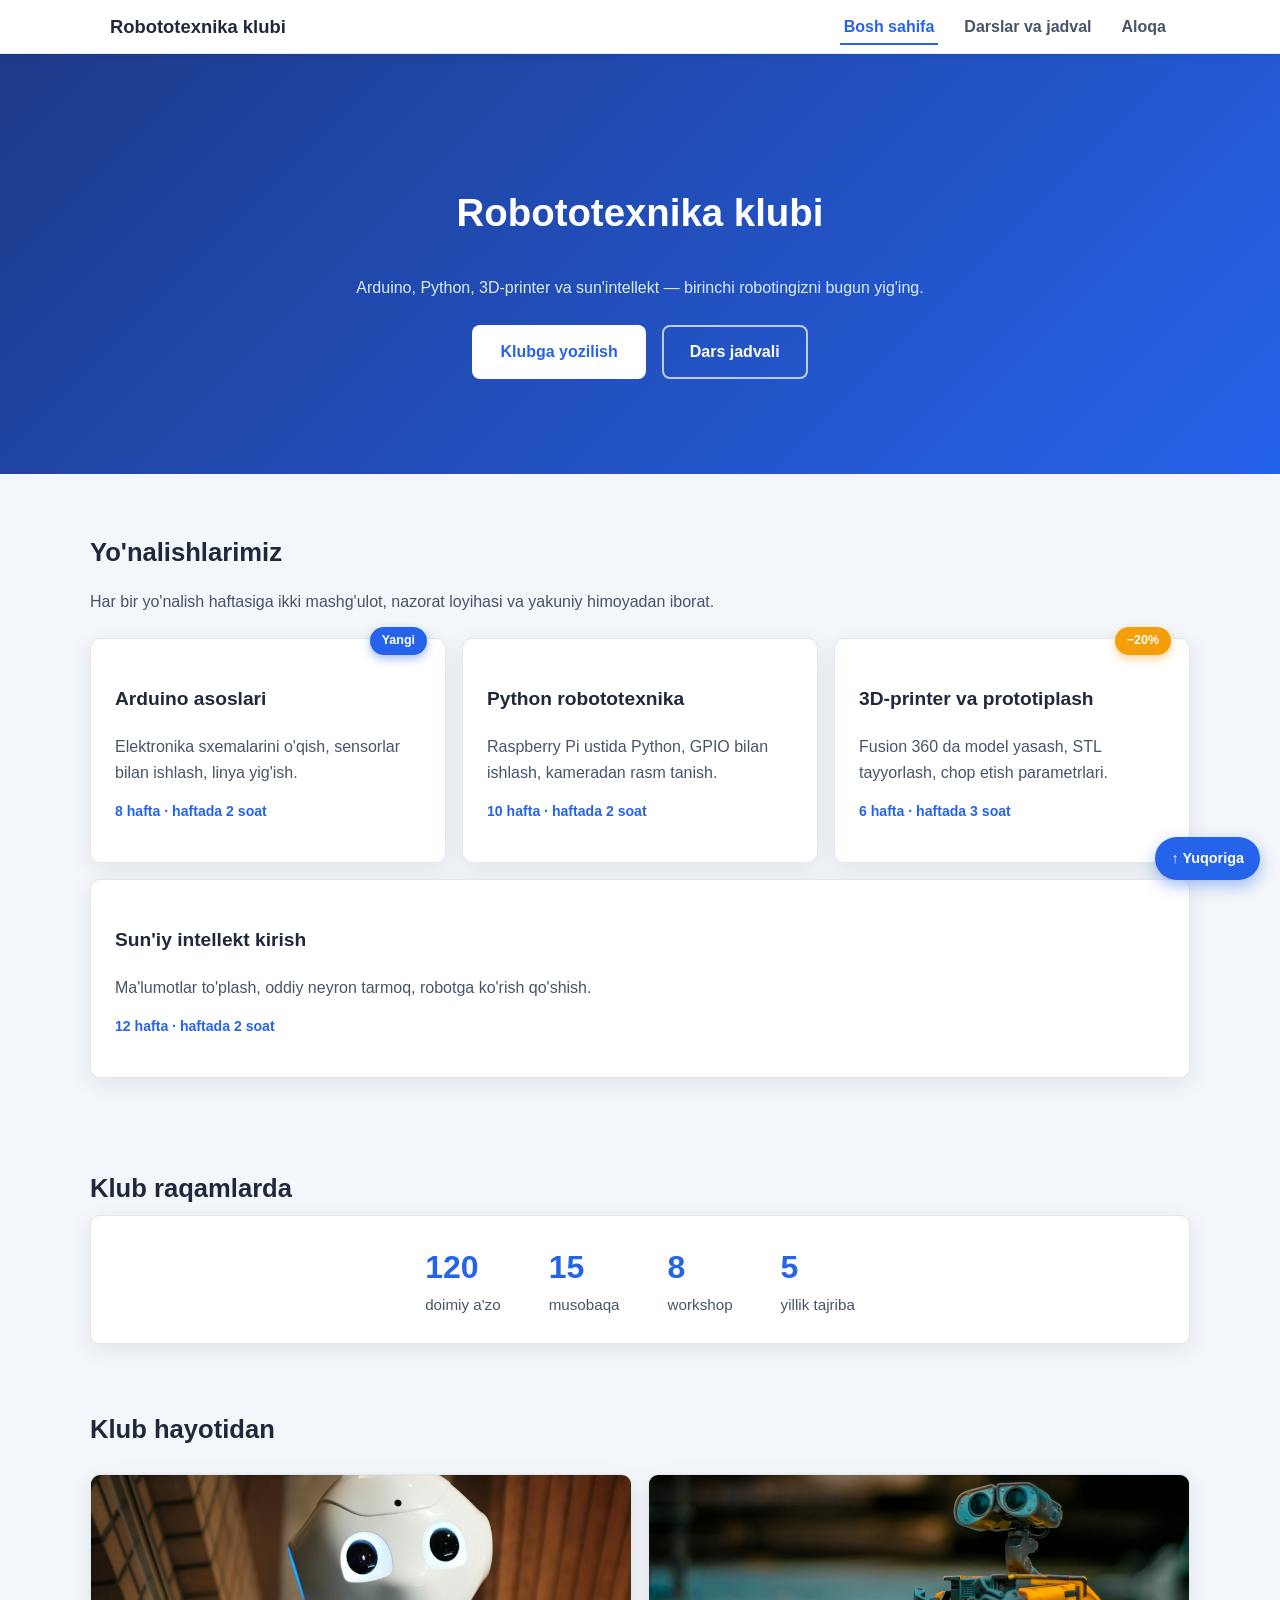
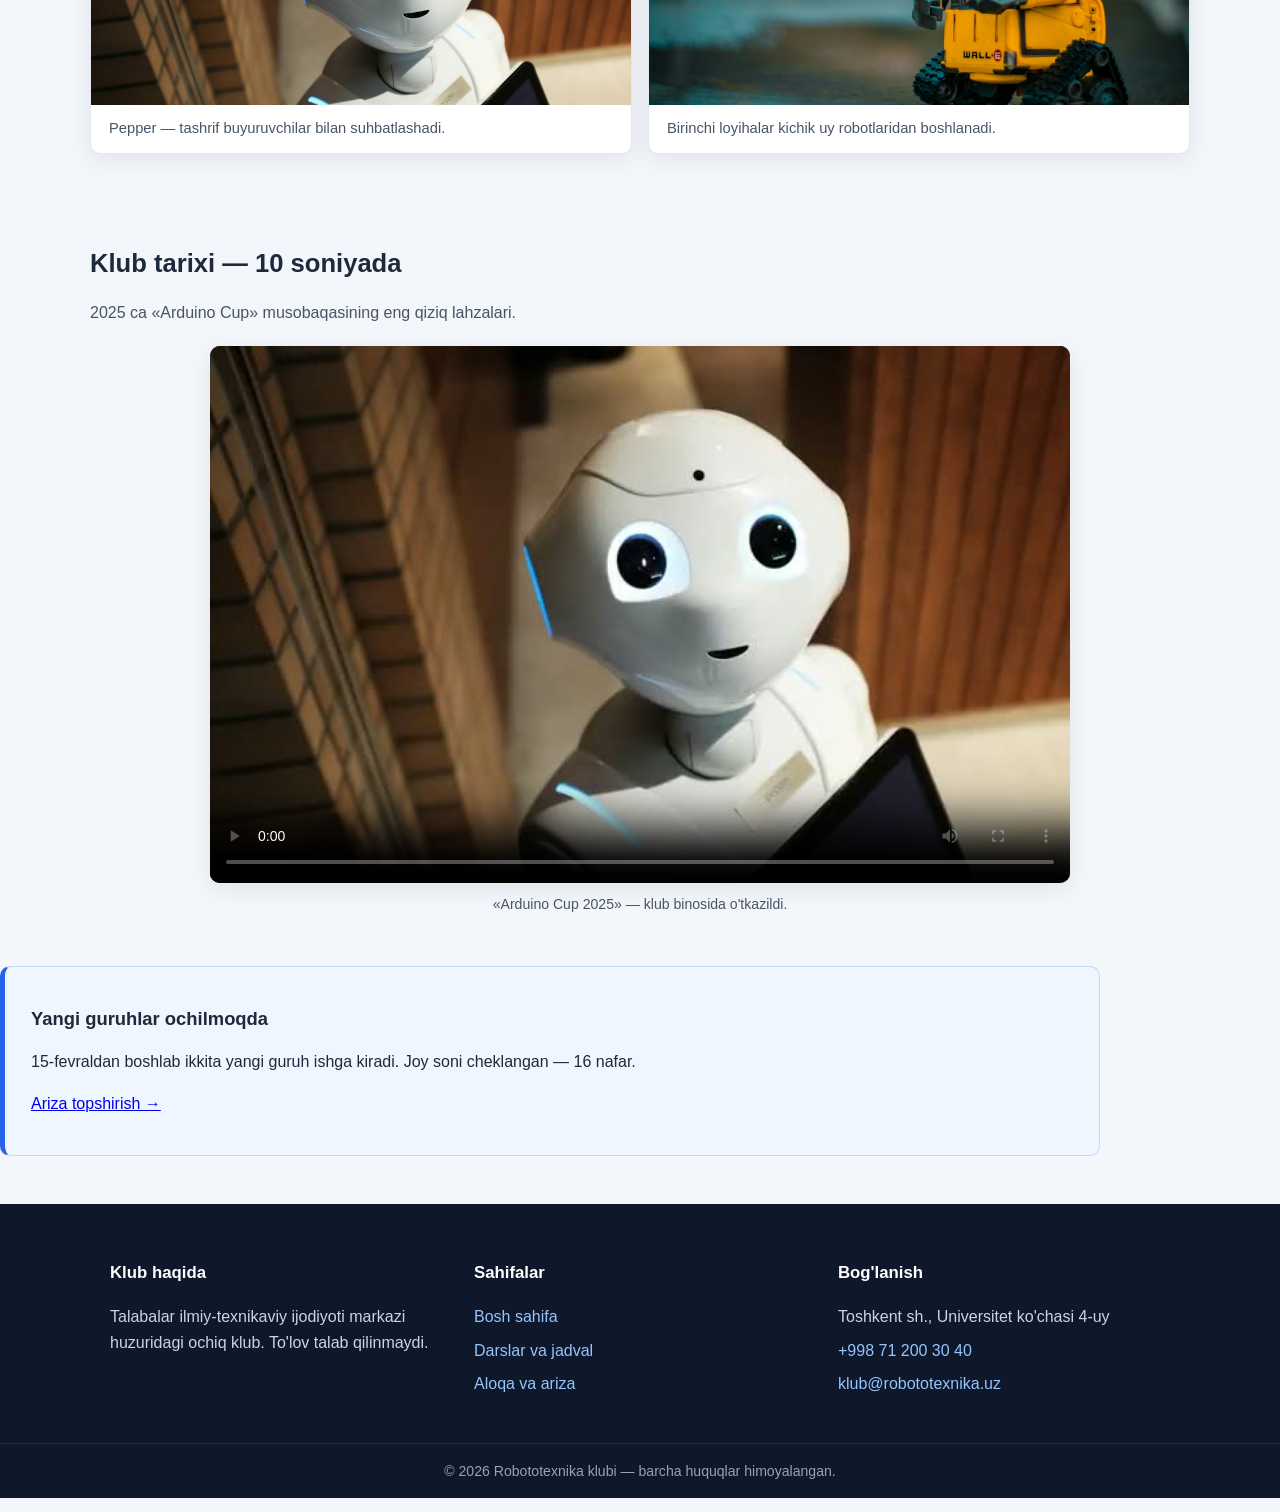
==== 2-amaliyot/index.html @ 87ffa0e6 "2-amaliyot tayyorlandi" ====
<!DOCTYPE html>
<html lang="uz">
<head>
<meta charset="UTF-8">
<meta name="viewport" content="width=device-width, initial-scale=1.0">
<title>Robototexnika klubi — Bosh sahifa</title>
<link rel="stylesheet" href="css/style.css">
</head>
<body id="top">

<header class="site-header">
  <div class="header-inner">
    <a href="index.html" class="logo">Robototexnika klubi</a>
    <nav class="main-nav" aria-label="Asosiy menyu">
      <ul>
        <li><a href="index.html" class="active">Bosh sahifa</a></li>
        <li><a href="batafsil.html">Darslar va jadval</a></li>
        <li><a href="aloqa.html">Aloqa</a></li>
      </ul>
    </nav>
  </div>
</header>

<main>

  <section class="hero">
    <div class="hero-content">
      <h1>Robototexnika klubi</h1>
      <p>Arduino, Python, 3D-printer va sun'intellekt — birinchi robotingizni bugun yig'ing.</p>
      <div class="hero-actions">
        <a href="aloqa.html" class="btn btn-light">Klubga yozilish</a>
        <a href="batafsil.html" class="btn btn-ghost">Dars jadvali</a>
      </div>
    </div>
  </section>

  <section class="section container">
    <h2 class="section-title">Yo'nalishlarimiz</h2>
    <p class="section-lead">Har bir yo'nalish haftasiga ikki mashg'ulot, nazorat loyihasi va yakuniy himoyadan iborat.</p>
    <div class="cards">
      <article class="card"><span class="badge badge-blue">Yangi</span><h3>Arduino asoslari</h3><p>Elektronika sxemalarini o'qish, sensorlar bilan ishlash, linya yig'ish.</p><p class="meta">8 hafta · haftada 2 soat</p></article>
      <article class="card"><h3>Python robototexnika</h3><p>Raspberry Pi ustida Python, GPIO bilan ishlash, kameradan rasm tanish.</p><p class="meta">10 hafta · haftada 2 soat</p></article>
      <article class="card"><span class="badge">−20%</span><h3>3D-printer va prototiplash</h3><p>Fusion 360 da model yasash, STL tayyorlash, chop etish parametrlari.</p><p class="meta">6 hafta · haftada 3 soat</p></article>
      <article class="card"><h3>Sun'iy intellekt kirish</h3><p>Ma'lumotlar to'plash, oddiy neyron tarmoq, robotga ko'rish qo'shish.</p><p class="meta">12 hafta · haftada 2 soat</p></article>
    </div>
  </section>

  <section class="section container">
    <h2 class="section-title">Klub raqamlarda</h2>
    <div class="stats">
      <div class="stat"><div class="stat-num">120</div><div class="stat-label">doimiy a'zo</div></div>
      <div class="stat"><div class="stat-num">15</div><div class="stat-label">musobaqa</div></div>
      <div class="stat"><div class="stat-num">8</div><div class="stat-label">workshop</div></div>
      <div class="stat"><div class="stat-num">5</div><div class="stat-label">yillik tajriba</div></div>
    </div>
  </section>

  <section class="section container">
    <h2 class="section-title">Klub hayotidan</h2>
    <div class="gallery">
      <figure class="gallery-item">
        <img src="rasmlar/robot-pepper.jpg" alt="Pepper sun'intellektli yordamchi robot turibdi">
        <figcaption>Pepper — tashrif buyuruvchilar bilan suhbatlashadi.</figcaption>
      </figure>
      <figure class="gallery-item">
        <img src="rasmlar/robot-walle.jpg" alt="WALL-E ko'rinishidagi mini uy roboti">
        <figcaption>Birinchi loyihalar kichik uy robotlaridan boshlanadi.</figcaption>
      </figure>
    </div>
  </section>

  <section class="section container">
    <h2 class="section-title">Klub tarixi — 10 soniyada</h2>
    <p class="section-lead">2025 ca «Arduino Cup» musobaqasining eng qiziq lahzalari.</p>
    <div class="video-box">
      <video controls poster="rasmlar/klub-tarixi-poster.jpg">
        <source src="rasmlar/klub-tarixi.mp4" type="video/mp4">
        Brauzer video qo'llab-quvvatlamaydi. <a href="rasmlar/klub-tarixi.mp4">Yuklab olish</a>.
      </video>
      <p class="video-note">«Arduino Cup 2025» — klub binosida o'tkazildi.</p>
    </div>
  </section>

  <aside class="container aside-box">
    <h2>Yangi guruhlar ochilmoqda</h2>
    <p>15-fevraldan boshlab ikkita yangi guruh ishga kiradi. Joy soni cheklangan — 16 nafar.</p>
    <p><a href="aloqa.html">Ariza topshirish →</a></p>
  </aside>

</main>

<footer class="site-footer">
  <div class="footer-inner">
    <div class="footer-col"><h3>Klub haqida</h3><p>Talabalar ilmiy-texnikaviy ijodiyoti markazi huzuridagi ochiq klub. To'lov talab qilinmaydi.</p></div>
    <div class="footer-col"><h3>Sahifalar</h3><ul><li><a href="index.html">Bosh sahifa</a></li><li><a href="batafsil.html">Darslar va jadval</a></li><li><a href="aloqa.html">Aloqa va ariza</a></li></ul></div>
    <div class="footer-col"><h3>Bog'lanish</h3><ul><li>Toshkent sh., Universitet ko'chasi 4-uy</li><li><a href="tel:+998712003040">+998 71 200 30 40</a></li><li><a href="mailto:klub@robototexnika.uz">klub@robototexnika.uz</a></li></ul></div>
  </div>
  <p class="copyright">© 2026 Robototexnika klubi — barcha huquqlar himoyalangan.</p>
</footer>

<a href="#top" class="back-to-top">↑ Yuqoriga</a>

</body>
</html>
---- 2-amaliyot/css/style.css ----
/* ====== 2-AMALIY ISH — soddalashtirilgan CSS ====== */

* { box-sizing: border-box; }

:root {
  --bg: #f3f6fa; --card: #fff; --text: #1e293b;
  --soft: #475569; --line: #e2e8f0; --blue: #2563eb;
  --blue-h: #1d4ed8; --shadow: 0 6px 24px rgba(0,0,0,.08);
  --r: 10px; --gap: 16px;
}

body { margin:0; font-family:'Segoe UI',Tahoma,sans-serif; background:var(--bg); color:var(--text); line-height:1.6; }

/* Konteyner */
.container { max-width:1100px; margin:0 auto; padding:0 20px; }

/* === B5 — Sticky menyu === */
.site-header { position:sticky; top:0; z-index:100; background:var(--card); border-bottom:1px solid var(--line); box-shadow:0 2px 8px rgba(0,0,0,.06); }
.header-inner { display:flex; justify-content:space-between; align-items:center; gap:var(--gap); padding:12px 20px; max-width:1100px; margin:0 auto; }

/* Logo — inline style olib tashlandi */
.logo { font-weight:700; text-decoration:none; color:#1e293b; font-size:1.15rem; }
.logo:hover { color:var(--blue); }

/* Nav — B8 === */
.main-nav ul { display:flex; align-items:center; gap:8px 22px; margin:0; padding:0; list-style:none; flex-wrap:wrap; }
.main-nav a { padding:8px 4px; color:var(--soft); text-decoration:none; font-weight:600; border-bottom:2px solid transparent; }
.main-nav a:hover { color:var(--blue); border-bottom-color:var(--line); }
.main-nav a.active { color:var(--blue); border-bottom-color:var(--blue); }

/* B11 — Gorizontal + vertikal markazlash */
.hero { display:flex; justify-content:center; align-items:center; min-height:420px; padding:48px 20px; text-align:center; background:linear-gradient(135deg,#1e3a8a,#2563eb); color:#fff; }
.hero-content { max-width:660px; }
.hero h1 { font-size:2.4rem; color:#fff; }
.hero p { color:#dbeafe; }
.hero-actions { display:flex; justify-content:center; flex-wrap:wrap; gap:var(--gap); margin-top:24px; }

/* === B3 — Kartalar === */
.cards { display:flex; flex-wrap:wrap; gap:var(--gap); margin:24px 0; }
.card { position:relative; flex:1 1 280px; background:var(--card); border:1px solid var(--line); border-radius:var(--r); padding:26px 24px; box-shadow:var(--shadow); transition:transform .2s, box-shadow .2s; }
.card:hover { transform:translateY(-6px); box-shadow:0 14px 30px rgba(0,0,0,.14); }
.card h3 { font-size:1.2rem; }
.card p { color:var(--soft); margin-bottom:14px; }
.card .meta { font-weight:600; color:var(--blue); font-size:.88rem; }

/* B6 — Absolute belgi (badge) */
.badge { position:absolute; top:-12px; right:18px; padding:4px 12px; background:#f59e0b; color:#fff; font-weight:700; font-size:.78rem; border-radius:999px; box-shadow:0 4px 10px rgba(245,158,11,.4); }
.badge-blue { background:var(--blue); box-shadow:0 4px 10px rgba(37,99,235,.4); }

/* Statistika */
.stats { display:flex; flex-wrap:wrap; justify-content:center; gap:16px 48px; padding:26px 20px; background:var(--card); border:1px solid var(--line); border-radius:var(--r); box-shadow:var(--shadow); }
.stat-num { font-size:2rem; font-weight:700; color:var(--blue); }
.stat-label { color:var(--soft); font-size:.95rem; }

/* Rasm galereyasi (figure + figcaption) */
.gallery { display:flex; flex-wrap:wrap; gap:var(--gap); margin:24px 0; }
.gallery-item { flex:1 1 320px; margin:0; background:var(--card); border:1px solid var(--line); border-radius:var(--r); overflow:hidden; box-shadow:var(--shadow); }
.gallery-item img { display:block; width:100%; height:230px; object-fit:cover; }
.gallery-item figcaption { padding:12px 18px; font-size:.92rem; color:var(--soft); }

/* Video */
.video-box video { display:block; width:100%; max-width:860px; margin:0 auto; background:#000; border-radius:var(--r); box-shadow:var(--shadow); }
.video-note { text-align:center; font-size:.88rem; color:var(--soft); margin-top:10px; }

/* Aside */
.aside-box { padding:22px 26px; background:#eff6ff; border:1px solid #bfdbfe; border-left:5px solid var(--blue); border-radius:var(--r); margin:28px 0; }
.aside-box h2 { font-size:1.15rem; }
.aside-box ul { padding-left:20px; color:var(--soft); }

/* === B4 — Jadval (2/4 qiymatli) === */
.table-wrap { overflow-x:auto; margin:24px 0; background:var(--card); border:1px solid var(--line); border-radius:var(--r); box-shadow:var(--shadow); }
table { width:100%; min-width:640px; border-collapse:collapse; }
caption { caption-side:top; padding:16px 20px 0; font-weight:700; text-align:left; }
thead th { padding:12px 16px; background:var(--blue); color:#fff; text-align:left; font-size:.95rem; }
tbody td, tbody th { padding:12px 16px; border-top:1px solid var(--line); text-align:left; vertical-align:top; }
.table-note { background:#eff6ff; color:var(--soft); font-size:.92rem; }

/* === B12 — Forma === */
.form-card { padding:32px; max-width:780px; background:var(--card); border:1px solid var(--line); border-radius:var(--r); box-shadow:var(--shadow); }
.form-row { display:flex; flex-wrap:wrap; gap:var(--gap); margin-bottom:var(--gap); }
.field { flex:1 1 300px; display:flex; flex-direction:column; gap:6px; }
.field label { font-weight:600; font-size:.95rem; }
.field input, .field select, .field textarea { padding:10px 12px; border:1.5px solid var(--line); border-radius:8px; background:#f8fafc; font-family:inherit; font-size:1rem; }
.field input:focus, .field select:focus, .field textarea:focus { outline:none; border-color:var(--blue); background:#fff; }
.hint { font-size:.82rem; color:var(--soft); }

/* Radio / checkbox */
fieldset { margin:0 0 var(--gap); padding:14px 18px 16px; border:1px solid var(--line); border-radius:8px; }
legend { padding:0 8px; font-weight:700; font-size:.95rem; }
.radio-row { display:flex; flex-wrap:wrap; gap:12px 24px; }
.radio-row label { display:flex; align-items:center; gap:8px; font-weight:400; color:var(--soft); }

.checkbox-row { display:flex; align-items:flex-start; gap:10px; margin-bottom:var(--gap); }
.checkbox-row input { margin-top:5px; }
.checkbox-row label { font-weight:400; font-size:.95rem; color:var(--soft); }

.form-actions { margin-top:8px; }

/* Maqolalar orasidagi qo'shimcha masofa */
.card-spaced { margin-top:20px; }

/* === B7 — Yuqoriga tugma === */
.back-to-top { position:fixed; right:20px; bottom:20px; z-index:90; padding:10px 16px; background:var(--blue); color:#fff; font-weight:600; font-size:.9rem; text-decoration:none; border-radius:999px; box-shadow:0 6px 16px rgba(37,99,235,.4); transition:background .15s; }
.back-to-top:hover { background:var(--blue-h); color:#fff; }

/* === B10 — Footer === */
.site-footer { margin-top:48px; background:#0f172a; color:#cbd5e1; }
.footer-inner { display:flex; flex-wrap:wrap; gap:32px; padding:40px 20px 24px; max-width:1100px; margin:0 auto; }
.footer-col { flex:1 1 240px; }
.footer-col h3 { color:#fff; font-size:1.05rem; }
.footer-col ul { list-style:none; padding:0; margin:0; }
.footer-col li { margin-bottom:8px; }
.footer-col a { color:#93c5fd; text-decoration:none; }
.footer-col a:hover { color:#fff; text-decoration:underline; }
.copyright { text-align:center; padding:16px 20px; font-size:.88rem; color:#94a3b8; border-top:1px solid #1e293b; }

/* Xaritada iframe */
.map-frame { display:block; width:100%; height:260px; margin:24px 0 16px; border:0; border-radius:var(--r); box-shadow:var(--shadow); }

/* Qo'shimcha: hover */
.btn { display:inline-block; padding:12px 26px; border:2px solid transparent; border-radius:8px; font-size:1rem; font-weight:600; font-family:inherit; text-decoration:none; cursor:pointer; transition:background .15s, transform .15s; }
.btn-primary { background:var(--blue); color:#fff; }
.btn-primary:hover { background:var(--blue-h); transform:translateY(-2px); }
.btn-light { background:#fff; color:var(--blue); }
.btn-light:hover { background:#e0e7ff; color:var(--blue-h); }
.btn-ghost { background:transparent; color:#fff; border-color:rgba(255,255,255,.7); }
.btn-ghost:hover { background:rgba(255,255,255,.15); color:#fff; }

.page-header { padding:40px 0 10px; }
.section { padding:36px 0 8px; }
.section-title { font-size:1.6rem; margin-bottom:6px; }
.section-lead { color:var(--soft); max-width:720px; margin-bottom:20px; }

@media (max-width:768px) {
  .header-inner { flex-direction:column; gap:8px; }
  .main-nav ul { justify-content:center; }
  .hero { min-height:320px; padding:36px 16px; }
  .hero h1 { font-size:1.8rem; }
  .cards { flex-direction:column; align-items:center; }
  .card, .gallery-item { flex:1 1 100%; }
  .stats { gap:18px 28px; }
  .form-card { padding:22px 18px; }
  .form-row { flex-direction:column; }
  .field { flex:1 1 auto; }
  .footer-inner { flex-direction:column; gap:24px; }
  .back-to-top { right:12px; bottom:12px; padding:8px 12px; font-size:.82rem; }
}
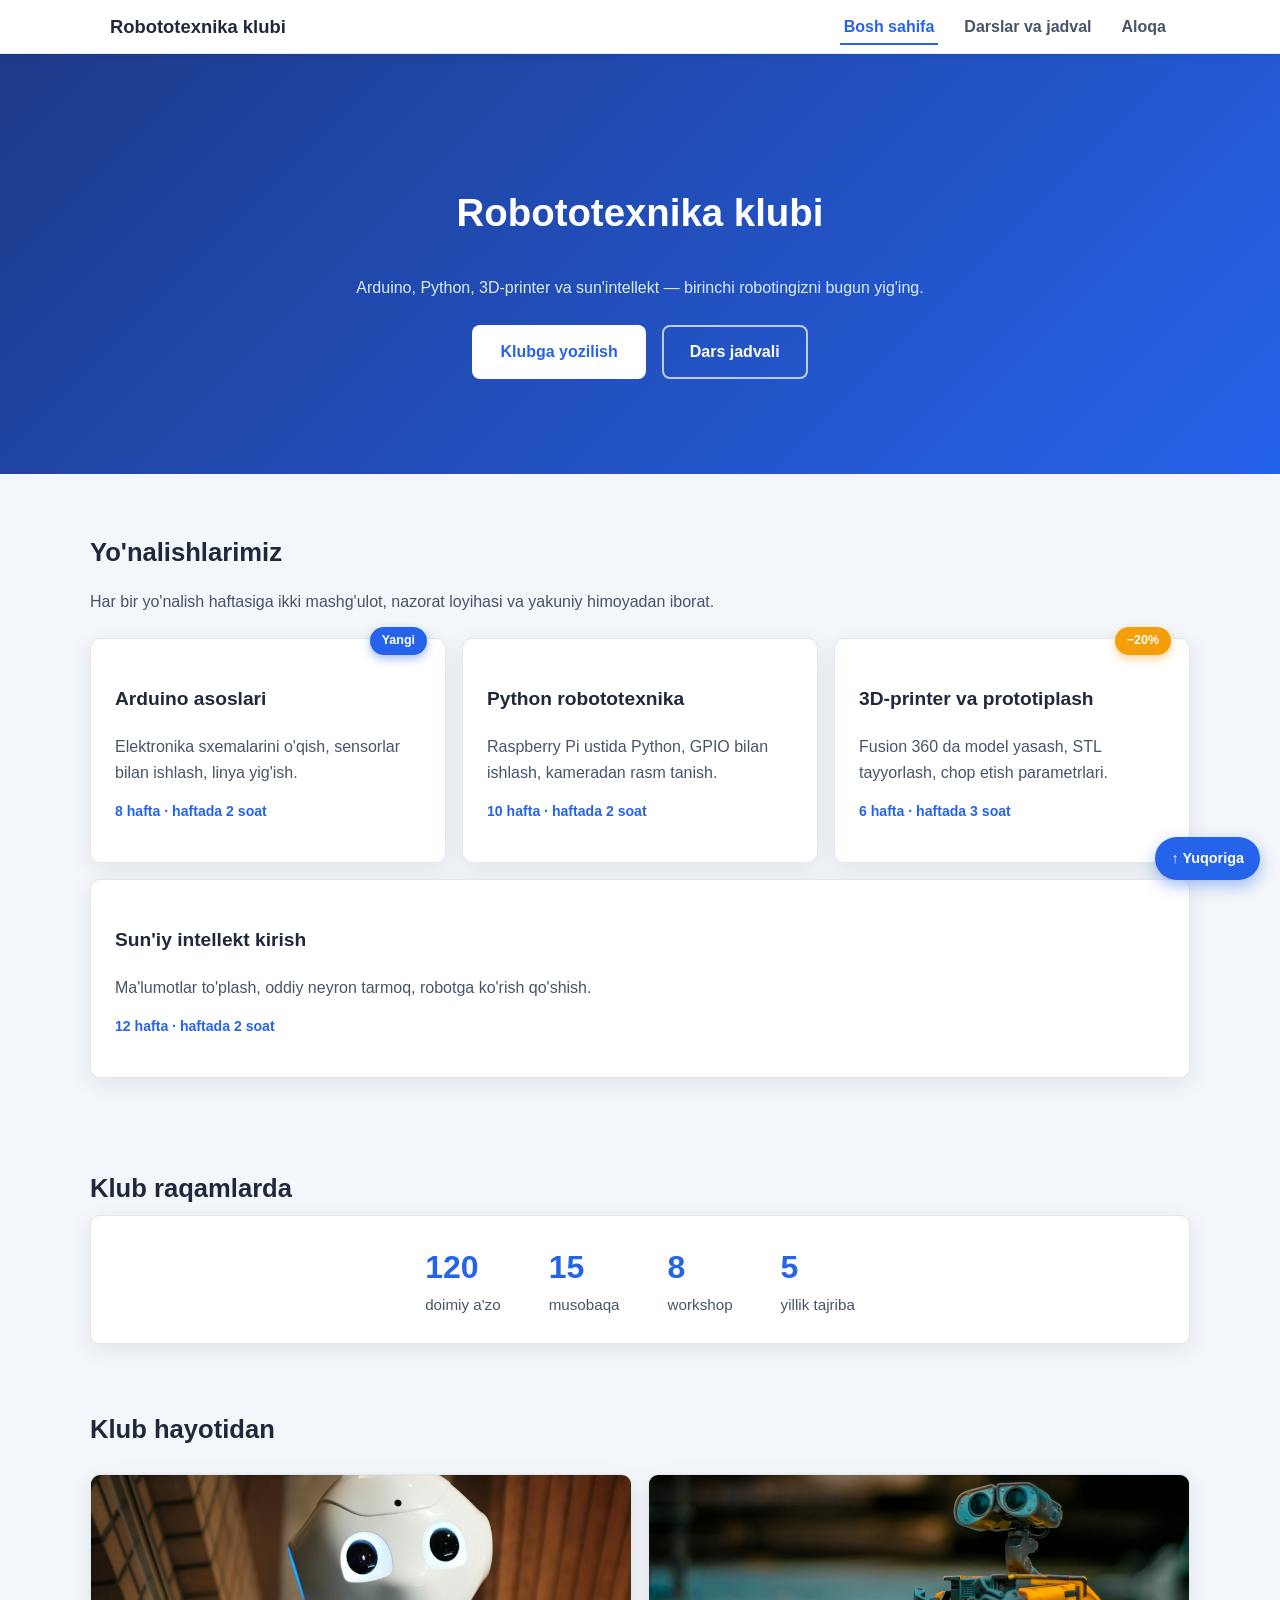
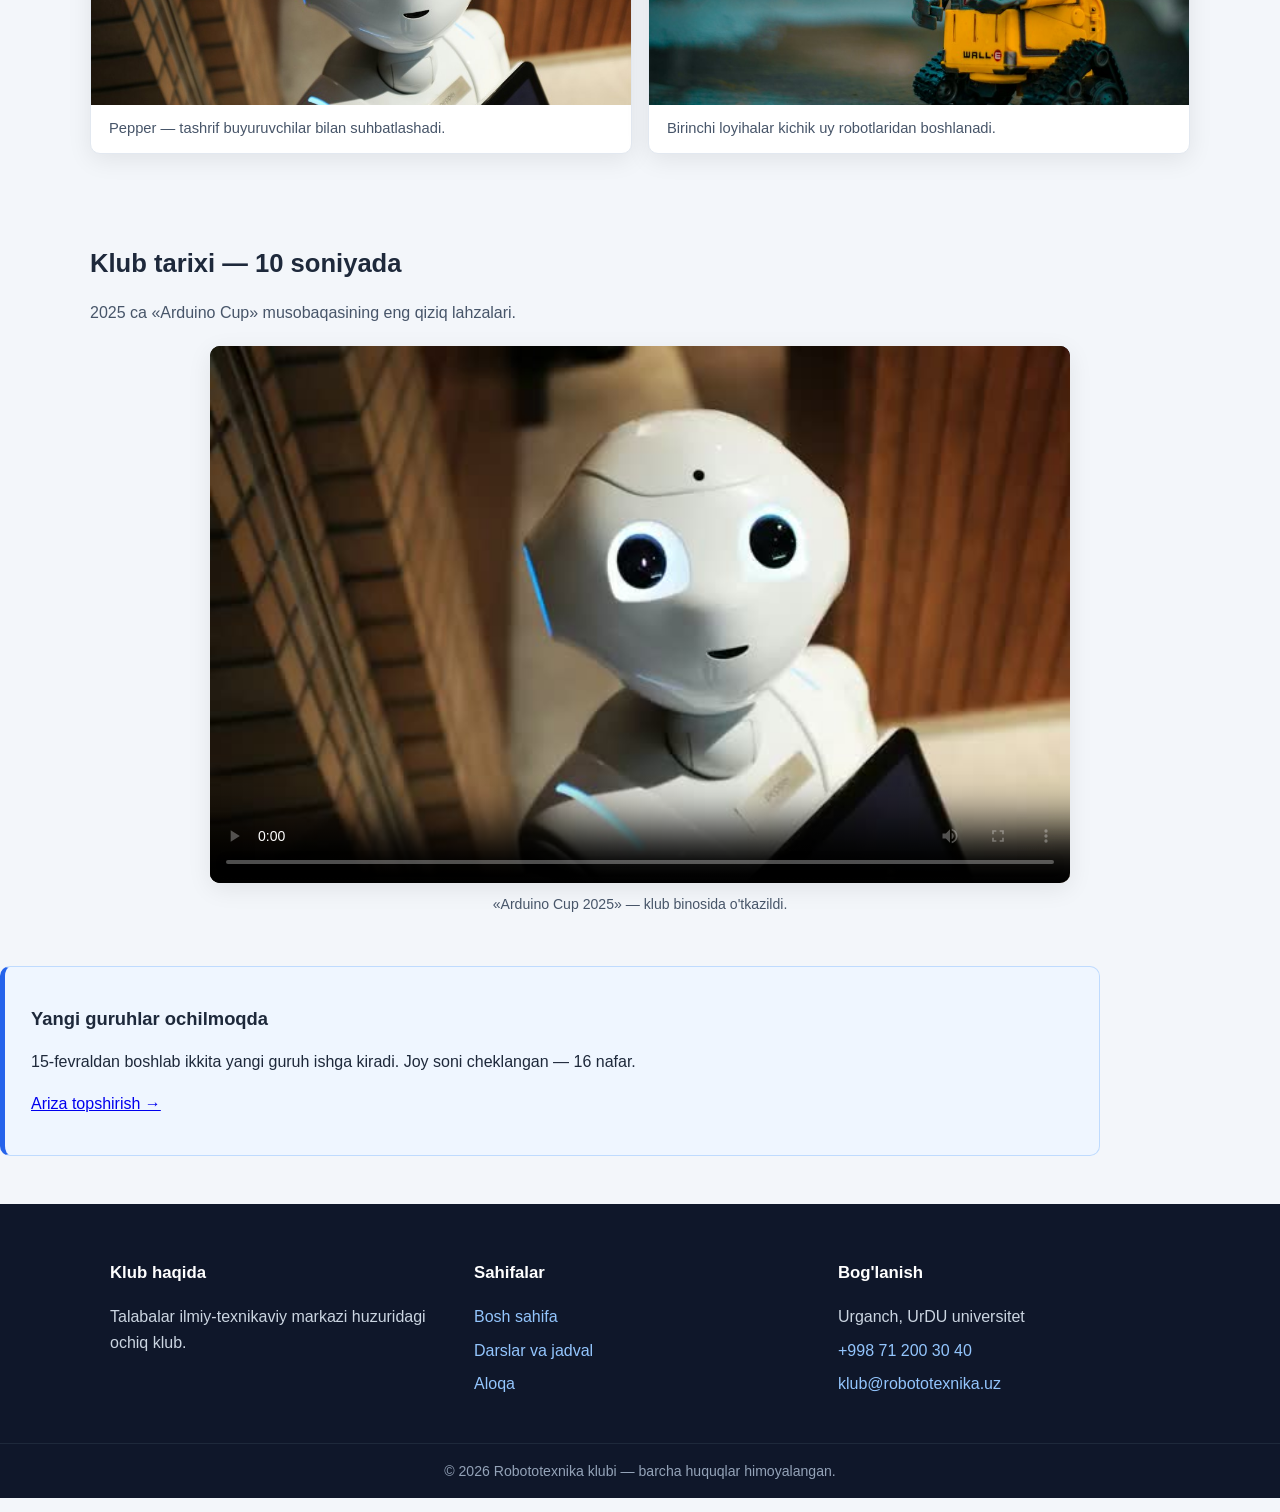
==== commit 8f2360cb: "ana" ====
--- a/2-amaliyot/index.html
+++ b/2-amaliyot/index.html
@@ -22,7 +22,6 @@
 </header>
 
 <main>
-
   <section class="hero">
     <div class="hero-content">
       <h1>Robototexnika klubi</h1>
@@ -91,9 +90,9 @@
 
 <footer class="site-footer">
   <div class="footer-inner">
-    <div class="footer-col"><h3>Klub haqida</h3><p>Talabalar ilmiy-texnikaviy ijodiyoti markazi huzuridagi ochiq klub. To'lov talab qilinmaydi.</p></div>
-    <div class="footer-col"><h3>Sahifalar</h3><ul><li><a href="index.html">Bosh sahifa</a></li><li><a href="batafsil.html">Darslar va jadval</a></li><li><a href="aloqa.html">Aloqa va ariza</a></li></ul></div>
-    <div class="footer-col"><h3>Bog'lanish</h3><ul><li>Toshkent sh., Universitet ko'chasi 4-uy</li><li><a href="tel:+998712003040">+998 71 200 30 40</a></li><li><a href="mailto:klub@robototexnika.uz">klub@robototexnika.uz</a></li></ul></div>
+    <div class="footer-col"><h3>Klub haqida</h3><p>Talabalar ilmiy-texnikaviy markazi huzuridagi ochiq klub.</p></div>
+    <div class="footer-col"><h3>Sahifalar</h3><ul><li><a href="index.html">Bosh sahifa</a></li><li><a href="batafsil.html">Darslar va jadval</a></li><li><a href="aloqa.html">Aloqa</a></li></ul></div>
+    <div class="footer-col"><h3>Bog'lanish</h3><ul><li>Urganch, UrDU universitet</li><li><a href="tel:+998712003040">+998 71 200 30 40</a></li><li><a href="mailto:klub@robototexnika.uz">klub@robototexnika.uz</a></li></ul></div>
   </div>
   <p class="copyright">© 2026 Robototexnika klubi — barcha huquqlar himoyalangan.</p>
 </footer>
--- a/2-amaliyot/css/style.css
+++ b/2-amaliyot/css/style.css
@@ -1,147 +1,616 @@
-/* ====== 2-AMALIY ISH — soddalashtirilgan CSS ====== */
-
-* { box-sizing: border-box; }
+* {
+    box-sizing: border-box;
+}
 
 :root {
-  --bg: #f3f6fa; --card: #fff; --text: #1e293b;
-  --soft: #475569; --line: #e2e8f0; --blue: #2563eb;
-  --blue-h: #1d4ed8; --shadow: 0 6px 24px rgba(0,0,0,.08);
-  --r: 10px; --gap: 16px;
-}
-
-body { margin:0; font-family:'Segoe UI',Tahoma,sans-serif; background:var(--bg); color:var(--text); line-height:1.6; }
-
-/* Konteyner */
-.container { max-width:1100px; margin:0 auto; padding:0 20px; }
-
-/* === B5 — Sticky menyu === */
-.site-header { position:sticky; top:0; z-index:100; background:var(--card); border-bottom:1px solid var(--line); box-shadow:0 2px 8px rgba(0,0,0,.06); }
-.header-inner { display:flex; justify-content:space-between; align-items:center; gap:var(--gap); padding:12px 20px; max-width:1100px; margin:0 auto; }
-
-/* Logo — inline style olib tashlandi */
-.logo { font-weight:700; text-decoration:none; color:#1e293b; font-size:1.15rem; }
-.logo:hover { color:var(--blue); }
-
-/* Nav — B8 === */
-.main-nav ul { display:flex; align-items:center; gap:8px 22px; margin:0; padding:0; list-style:none; flex-wrap:wrap; }
-.main-nav a { padding:8px 4px; color:var(--soft); text-decoration:none; font-weight:600; border-bottom:2px solid transparent; }
-.main-nav a:hover { color:var(--blue); border-bottom-color:var(--line); }
-.main-nav a.active { color:var(--blue); border-bottom-color:var(--blue); }
-
-/* B11 — Gorizontal + vertikal markazlash */
-.hero { display:flex; justify-content:center; align-items:center; min-height:420px; padding:48px 20px; text-align:center; background:linear-gradient(135deg,#1e3a8a,#2563eb); color:#fff; }
-.hero-content { max-width:660px; }
-.hero h1 { font-size:2.4rem; color:#fff; }
-.hero p { color:#dbeafe; }
-.hero-actions { display:flex; justify-content:center; flex-wrap:wrap; gap:var(--gap); margin-top:24px; }
-
-/* === B3 — Kartalar === */
-.cards { display:flex; flex-wrap:wrap; gap:var(--gap); margin:24px 0; }
-.card { position:relative; flex:1 1 280px; background:var(--card); border:1px solid var(--line); border-radius:var(--r); padding:26px 24px; box-shadow:var(--shadow); transition:transform .2s, box-shadow .2s; }
-.card:hover { transform:translateY(-6px); box-shadow:0 14px 30px rgba(0,0,0,.14); }
-.card h3 { font-size:1.2rem; }
-.card p { color:var(--soft); margin-bottom:14px; }
-.card .meta { font-weight:600; color:var(--blue); font-size:.88rem; }
-
-/* B6 — Absolute belgi (badge) */
-.badge { position:absolute; top:-12px; right:18px; padding:4px 12px; background:#f59e0b; color:#fff; font-weight:700; font-size:.78rem; border-radius:999px; box-shadow:0 4px 10px rgba(245,158,11,.4); }
-.badge-blue { background:var(--blue); box-shadow:0 4px 10px rgba(37,99,235,.4); }
-
-/* Statistika */
-.stats { display:flex; flex-wrap:wrap; justify-content:center; gap:16px 48px; padding:26px 20px; background:var(--card); border:1px solid var(--line); border-radius:var(--r); box-shadow:var(--shadow); }
-.stat-num { font-size:2rem; font-weight:700; color:var(--blue); }
-.stat-label { color:var(--soft); font-size:.95rem; }
-
-/* Rasm galereyasi (figure + figcaption) */
-.gallery { display:flex; flex-wrap:wrap; gap:var(--gap); margin:24px 0; }
-.gallery-item { flex:1 1 320px; margin:0; background:var(--card); border:1px solid var(--line); border-radius:var(--r); overflow:hidden; box-shadow:var(--shadow); }
-.gallery-item img { display:block; width:100%; height:230px; object-fit:cover; }
-.gallery-item figcaption { padding:12px 18px; font-size:.92rem; color:var(--soft); }
-
-/* Video */
-.video-box video { display:block; width:100%; max-width:860px; margin:0 auto; background:#000; border-radius:var(--r); box-shadow:var(--shadow); }
-.video-note { text-align:center; font-size:.88rem; color:var(--soft); margin-top:10px; }
-
-/* Aside */
-.aside-box { padding:22px 26px; background:#eff6ff; border:1px solid #bfdbfe; border-left:5px solid var(--blue); border-radius:var(--r); margin:28px 0; }
-.aside-box h2 { font-size:1.15rem; }
-.aside-box ul { padding-left:20px; color:var(--soft); }
-
-/* === B4 — Jadval (2/4 qiymatli) === */
-.table-wrap { overflow-x:auto; margin:24px 0; background:var(--card); border:1px solid var(--line); border-radius:var(--r); box-shadow:var(--shadow); }
-table { width:100%; min-width:640px; border-collapse:collapse; }
-caption { caption-side:top; padding:16px 20px 0; font-weight:700; text-align:left; }
-thead th { padding:12px 16px; background:var(--blue); color:#fff; text-align:left; font-size:.95rem; }
-tbody td, tbody th { padding:12px 16px; border-top:1px solid var(--line); text-align:left; vertical-align:top; }
-.table-note { background:#eff6ff; color:var(--soft); font-size:.92rem; }
-
-/* === B12 — Forma === */
-.form-card { padding:32px; max-width:780px; background:var(--card); border:1px solid var(--line); border-radius:var(--r); box-shadow:var(--shadow); }
-.form-row { display:flex; flex-wrap:wrap; gap:var(--gap); margin-bottom:var(--gap); }
-.field { flex:1 1 300px; display:flex; flex-direction:column; gap:6px; }
-.field label { font-weight:600; font-size:.95rem; }
-.field input, .field select, .field textarea { padding:10px 12px; border:1.5px solid var(--line); border-radius:8px; background:#f8fafc; font-family:inherit; font-size:1rem; }
-.field input:focus, .field select:focus, .field textarea:focus { outline:none; border-color:var(--blue); background:#fff; }
-.hint { font-size:.82rem; color:var(--soft); }
-
-/* Radio / checkbox */
-fieldset { margin:0 0 var(--gap); padding:14px 18px 16px; border:1px solid var(--line); border-radius:8px; }
-legend { padding:0 8px; font-weight:700; font-size:.95rem; }
-.radio-row { display:flex; flex-wrap:wrap; gap:12px 24px; }
-.radio-row label { display:flex; align-items:center; gap:8px; font-weight:400; color:var(--soft); }
-
-.checkbox-row { display:flex; align-items:flex-start; gap:10px; margin-bottom:var(--gap); }
-.checkbox-row input { margin-top:5px; }
-.checkbox-row label { font-weight:400; font-size:.95rem; color:var(--soft); }
-
-.form-actions { margin-top:8px; }
-
-/* Maqolalar orasidagi qo'shimcha masofa */
-.card-spaced { margin-top:20px; }
-
-/* === B7 — Yuqoriga tugma === */
-.back-to-top { position:fixed; right:20px; bottom:20px; z-index:90; padding:10px 16px; background:var(--blue); color:#fff; font-weight:600; font-size:.9rem; text-decoration:none; border-radius:999px; box-shadow:0 6px 16px rgba(37,99,235,.4); transition:background .15s; }
-.back-to-top:hover { background:var(--blue-h); color:#fff; }
-
-/* === B10 — Footer === */
-.site-footer { margin-top:48px; background:#0f172a; color:#cbd5e1; }
-.footer-inner { display:flex; flex-wrap:wrap; gap:32px; padding:40px 20px 24px; max-width:1100px; margin:0 auto; }
-.footer-col { flex:1 1 240px; }
-.footer-col h3 { color:#fff; font-size:1.05rem; }
-.footer-col ul { list-style:none; padding:0; margin:0; }
-.footer-col li { margin-bottom:8px; }
-.footer-col a { color:#93c5fd; text-decoration:none; }
-.footer-col a:hover { color:#fff; text-decoration:underline; }
-.copyright { text-align:center; padding:16px 20px; font-size:.88rem; color:#94a3b8; border-top:1px solid #1e293b; }
-
-/* Xaritada iframe */
-.map-frame { display:block; width:100%; height:260px; margin:24px 0 16px; border:0; border-radius:var(--r); box-shadow:var(--shadow); }
-
-/* Qo'shimcha: hover */
-.btn { display:inline-block; padding:12px 26px; border:2px solid transparent; border-radius:8px; font-size:1rem; font-weight:600; font-family:inherit; text-decoration:none; cursor:pointer; transition:background .15s, transform .15s; }
-.btn-primary { background:var(--blue); color:#fff; }
-.btn-primary:hover { background:var(--blue-h); transform:translateY(-2px); }
-.btn-light { background:#fff; color:var(--blue); }
-.btn-light:hover { background:#e0e7ff; color:var(--blue-h); }
-.btn-ghost { background:transparent; color:#fff; border-color:rgba(255,255,255,.7); }
-.btn-ghost:hover { background:rgba(255,255,255,.15); color:#fff; }
-
-.page-header { padding:40px 0 10px; }
-.section { padding:36px 0 8px; }
-.section-title { font-size:1.6rem; margin-bottom:6px; }
-.section-lead { color:var(--soft); max-width:720px; margin-bottom:20px; }
-
-@media (max-width:768px) {
-  .header-inner { flex-direction:column; gap:8px; }
-  .main-nav ul { justify-content:center; }
-  .hero { min-height:320px; padding:36px 16px; }
-  .hero h1 { font-size:1.8rem; }
-  .cards { flex-direction:column; align-items:center; }
-  .card, .gallery-item { flex:1 1 100%; }
-  .stats { gap:18px 28px; }
-  .form-card { padding:22px 18px; }
-  .form-row { flex-direction:column; }
-  .field { flex:1 1 auto; }
-  .footer-inner { flex-direction:column; gap:24px; }
-  .back-to-top { right:12px; bottom:12px; padding:8px 12px; font-size:.82rem; }
-}
+    --bg: #f3f6fa;
+    --card: #fff;
+    --text: #1e293b;
+    --soft: #475569;
+    --line: #e2e8f0;
+    --blue: #2563eb;
+    --blue-h: #1d4ed8;
+    --shadow: 0 6px 24px rgba(0, 0, 0, .08);
+    --r: 10px;
+    --gap: 16px;
+}
+
+body {
+    margin: 0;
+    font-family: 'Segoe UI', Tahoma, sans-serif;
+    background: var(--bg);
+    color: var(--text);
+    line-height: 1.6;
+}
+
+.container {
+    max-width: 1100px;
+    margin: 0 auto;
+    padding: 0 20px;
+}
+
+.site-header {
+    position: sticky;
+    top: 0;
+    z-index: 100;
+    background: var(--card);
+    border-bottom: 1px solid var(--line);
+    box-shadow: 0 2px 8px rgba(0, 0, 0, .06);
+}
+
+.header-inner {
+    display: flex;
+    justify-content: space-between;
+    align-items: center;
+    gap: var(--gap);
+    padding: 12px 20px;
+    max-width: 1100px;
+    margin: 0 auto;
+}
+
+.logo {
+    font-weight: 700;
+    text-decoration: none;
+    color: #1e293b;
+    font-size: 1.15rem;
+}
+
+.logo:hover {
+    color: var(--blue);
+}
+
+.main-nav ul {
+    display: flex;
+    align-items: center;
+    gap: 8px 22px;
+    margin: 0;
+    padding: 0;
+    list-style: none;
+    flex-wrap: wrap;
+}
+
+.main-nav a {
+    padding: 8px 4px;
+    color: var(--soft);
+    text-decoration: none;
+    font-weight: 600;
+    border-bottom: 2px solid transparent;
+}
+
+.main-nav a:hover {
+    color: var(--blue);
+    border-bottom-color: var(--line);
+}
+
+.main-nav a.active {
+    color: var(--blue);
+    border-bottom-color: var(--blue);
+}
+
+.hero {
+    display: flex;
+    justify-content: center;
+    align-items: center;
+    min-height: 420px;
+    padding: 48px 20px;
+    text-align: center;
+    background: linear-gradient(135deg, #1e3a8a, #2563eb);
+    color: #fff;
+}
+
+.hero-content {
+    max-width: 660px;
+}
+
+.hero h1 {
+    font-size: 2.4rem;
+    color: #fff;
+}
+
+.hero p {
+    color: #dbeafe;
+}
+
+.hero-actions {
+    display: flex;
+    justify-content: center;
+    flex-wrap: wrap;
+    gap: var(--gap);
+    margin-top: 24px;
+}
+
+.cards {
+    display: flex;
+    flex-wrap: wrap;
+    gap: var(--gap);
+    margin: 24px 0;
+}
+
+.card {
+    position: relative;
+    flex: 1 1 280px;
+    background: var(--card);
+    border: 1px solid var(--line);
+    border-radius: var(--r);
+    padding: 26px 24px;
+    box-shadow: var(--shadow);
+    transition: transform .2s, box-shadow .2s;
+}
+
+.card:hover {
+    transform: translateY(-6px);
+    box-shadow: 0 14px 30px rgba(0, 0, 0, .14);
+}
+
+.card h3 {
+    font-size: 1.2rem;
+}
+
+.card p {
+    color: var(--soft);
+    margin-bottom: 14px;
+}
+
+.card .meta {
+    font-weight: 600;
+    color: var(--blue);
+    font-size: .88rem;
+}
+
+.badge {
+    position: absolute;
+    top: -12px;
+    right: 18px;
+    padding: 4px 12px;
+    background: #f59e0b;
+    color: #fff;
+    font-weight: 700;
+    font-size: .78rem;
+    border-radius: 999px;
+    box-shadow: 0 4px 10px rgba(245, 158, 11, .4);
+}
+
+.badge-blue {
+    background: var(--blue);
+    box-shadow: 0 4px 10px rgba(37, 99, 235, .4);
+}
+
+.stats {
+    display: flex;
+    flex-wrap: wrap;
+    justify-content: center;
+    gap: 16px 48px;
+    padding: 26px 20px;
+    background: var(--card);
+    border: 1px solid var(--line);
+    border-radius: var(--r);
+    box-shadow: var(--shadow);
+}
+
+.stat-num {
+    font-size: 2rem;
+    font-weight: 700;
+    color: var(--blue);
+}
+
+.stat-label {
+    color: var(--soft);
+    font-size: .95rem;
+}
+
+.gallery {
+    display: flex;
+    flex-wrap: wrap;
+    gap: var(--gap);
+    margin: 24px 0;
+}
+
+.gallery-item {
+    flex: 1 1 320px;
+    margin: 0;
+    background: var(--card);
+    border: 1px solid var(--line);
+    border-radius: var(--r);
+    overflow: hidden;
+    box-shadow: var(--shadow);
+}
+
+.gallery-item img {
+    display: block;
+    width: 100%;
+    height: 230px;
+    object-fit: cover;
+}
+
+.gallery-item figcaption {
+    padding: 12px 18px;
+    font-size: .92rem;
+    color: var(--soft);
+}
+
+.video-box video {
+    display: block;
+    width: 100%;
+    max-width: 860px;
+    margin: 0 auto;
+    background: #000;
+    border-radius: var(--r);
+    box-shadow: var(--shadow);
+}
+
+.video-note {
+    text-align: center;
+    font-size: .88rem;
+    color: var(--soft);
+    margin-top: 10px;
+}
+
+.aside-box {
+    padding: 22px 26px;
+    background: #eff6ff;
+    border: 1px solid #bfdbfe;
+    border-left: 5px solid var(--blue);
+    border-radius: var(--r);
+    margin: 28px 0;
+}
+
+.aside-box h2 {
+    font-size: 1.15rem;
+}
+
+.aside-box ul {
+    padding-left: 20px;
+    color: var(--soft);
+}
+
+.table-wrap {
+    overflow-x: auto;
+    margin: 24px 0;
+    background: var(--card);
+    border: 1px solid var(--line);
+    border-radius: var(--r);
+    box-shadow: var(--shadow);
+}
+
+table {
+    width: 100%;
+    min-width: 640px;
+    border-collapse: collapse;
+}
+
+caption {
+    caption-side: top;
+    padding: 16px 20px 0;
+    font-weight: 700;
+    text-align: left;
+}
+
+thead th {
+    padding: 12px 16px;
+    background: var(--blue);
+    color: #fff;
+    text-align: left;
+    font-size: .95rem;
+}
+
+tbody td,
+tbody th {
+    padding: 12px 16px;
+    border-top: 1px solid var(--line);
+    text-align: left;
+    vertical-align: top;
+}
+
+.table-note {
+    background: #eff6ff;
+    color: var(--soft);
+    font-size: .92rem;
+}
+
+.form-card {
+    padding: 32px;
+    max-width: 780px;
+    background: var(--card);
+    border: 1px solid var(--line);
+    border-radius: var(--r);
+    box-shadow: var(--shadow);
+}
+
+.form-row {
+    display: flex;
+    flex-wrap: wrap;
+    gap: var(--gap);
+    margin-bottom: var(--gap);
+}
+
+.field {
+    flex: 1 1 300px;
+    display: flex;
+    flex-direction: column;
+    gap: 6px;
+}
+
+.field label {
+    font-weight: 600;
+    font-size: .95rem;
+}
+
+.field input,
+.field select,
+.field textarea {
+    padding: 10px 12px;
+    border: 1.5px solid var(--line);
+    border-radius: 8px;
+    background: #f8fafc;
+    font-family: inherit;
+    font-size: 1rem;
+}
+
+.field input:focus,
+.field select:focus,
+.field textarea:focus {
+    outline: none;
+    border-color: var(--blue);
+    background: #fff;
+}
+
+.hint {
+    font-size: .82rem;
+    color: var(--soft);
+}
+
+fieldset {
+    margin: 0 0 var(--gap);
+    padding: 14px 18px 16px;
+    border: 1px solid var(--line);
+    border-radius: 8px;
+}
+
+legend {
+    padding: 0 8px;
+    font-weight: 700;
+    font-size: .95rem;
+}
+
+.radio-row {
+    display: flex;
+    flex-wrap: wrap;
+    gap: 12px 24px;
+}
+
+.radio-row label {
+    display: flex;
+    align-items: center;
+    gap: 8px;
+    font-weight: 400;
+    color: var(--soft);
+}
+
+.checkbox-row {
+    display: flex;
+    align-items: flex-start;
+    gap: 10px;
+    margin-bottom: var(--gap);
+}
+
+.checkbox-row input {
+    margin-top: 5px;
+}
+
+.checkbox-row label {
+    font-weight: 400;
+    font-size: .95rem;
+    color: var(--soft);
+}
+
+.form-actions {
+    margin-top: 8px;
+}
+
+.card-spaced {
+    margin-top: 20px;
+}
+
+.back-to-top {
+    position: fixed;
+    right: 20px;
+    bottom: 20px;
+    z-index: 90;
+    padding: 10px 16px;
+    background: var(--blue);
+    color: #fff;
+    font-weight: 600;
+    font-size: .9rem;
+    text-decoration: none;
+    border-radius: 999px;
+    box-shadow: 0 6px 16px rgba(37, 99, 235, .4);
+    transition: background .15s;
+}
+
+.back-to-top:hover {
+    background: var(--blue-h);
+    color: #fff;
+}
+
+.site-footer {
+    margin-top: 48px;
+    background: #0f172a;
+    color: #cbd5e1;
+}
+
+.footer-inner {
+    display: flex;
+    flex-wrap: wrap;
+    gap: 32px;
+    padding: 40px 20px 24px;
+    max-width: 1100px;
+    margin: 0 auto;
+}
+
+.footer-col {
+    flex: 1 1 240px;
+}
+
+.footer-col h3 {
+    color: #fff;
+    font-size: 1.05rem;
+}
+
+.footer-col ul {
+    list-style: none;
+    padding: 0;
+    margin: 0;
+}
+
+.footer-col li {
+    margin-bottom: 8px;
+}
+
+.footer-col a {
+    color: #93c5fd;
+    text-decoration: none;
+}
+
+.footer-col a:hover {
+    color: #fff;
+    text-decoration: underline;
+}
+
+.copyright {
+    text-align: center;
+    padding: 16px 20px;
+    font-size: .88rem;
+    color: #94a3b8;
+    border-top: 1px solid #1e293b;
+}
+
+.map-frame {
+    display: block;
+    width: 100%;
+    height: 260px;
+    margin: 24px 0 16px;
+    border: 0;
+    border-radius: var(--r);
+    box-shadow: var(--shadow);
+}
+
+.btn {
+    display: inline-block;
+    padding: 12px 26px;
+    border: 2px solid transparent;
+    border-radius: 8px;
+    font-size: 1rem;
+    font-weight: 600;
+    font-family: inherit;
+    text-decoration: none;
+    cursor: pointer;
+    transition: background .15s, transform .15s;
+}
+
+.btn-primary {
+    background: var(--blue);
+    color: #fff;
+}
+
+.btn-primary:hover {
+    background: var(--blue-h);
+    transform: translateY(-2px);
+}
+
+.btn-light {
+    background: #fff;
+    color: var(--blue);
+}
+
+.btn-light:hover {
+    background: #e0e7ff;
+    color: var(--blue-h);
+}
+
+.btn-ghost {
+    background: transparent;
+    color: #fff;
+    border-color: rgba(255, 255, 255, .7);
+}
+
+.btn-ghost:hover {
+    background: rgba(255, 255, 255, .15);
+    color: #fff;
+}
+
+.page-header {
+    padding: 40px 0 10px;
+}
+
+.section {
+    padding: 36px 0 8px;
+}
+
+.section-title {
+    font-size: 1.6rem;
+    margin-bottom: 6px;
+}
+
+.section-lead {
+    color: var(--soft);
+    max-width: 720px;
+    margin-bottom: 20px;
+}
+
+@media (max-width: 768px) {
+    .header-inner {
+        flex-direction: column;
+        gap: 8px;
+    }
+
+    .main-nav ul {
+        justify-content: center;
+    }
+
+    .hero {
+        min-height: 320px;
+        padding: 36px 16px;
+    }
+
+    .hero h1 {
+        font-size: 1.8rem;
+    }
+
+    .cards {
+        flex-direction: column;
+        align-items: center;
+    }
+
+    .card,
+    .gallery-item {
+        flex: 1 1 100%;
+    }
+
+    .stats {
+        gap: 18px 28px;
+    }
+
+    .form-card {
+        padding: 22px 18px;
+    }
+
+    .form-row {
+        flex-direction: column;
+    }
+
+    .field {
+        flex: 1 1 auto;
+    }
+
+    .footer-inner {
+        flex-direction: column;
+        gap: 24px;
+    }
+
+    .back-to-top {
+        right: 12px;
+        bottom: 12px;
+        padding: 8px 12px;
+        font-size: .82rem;
+    }
+}
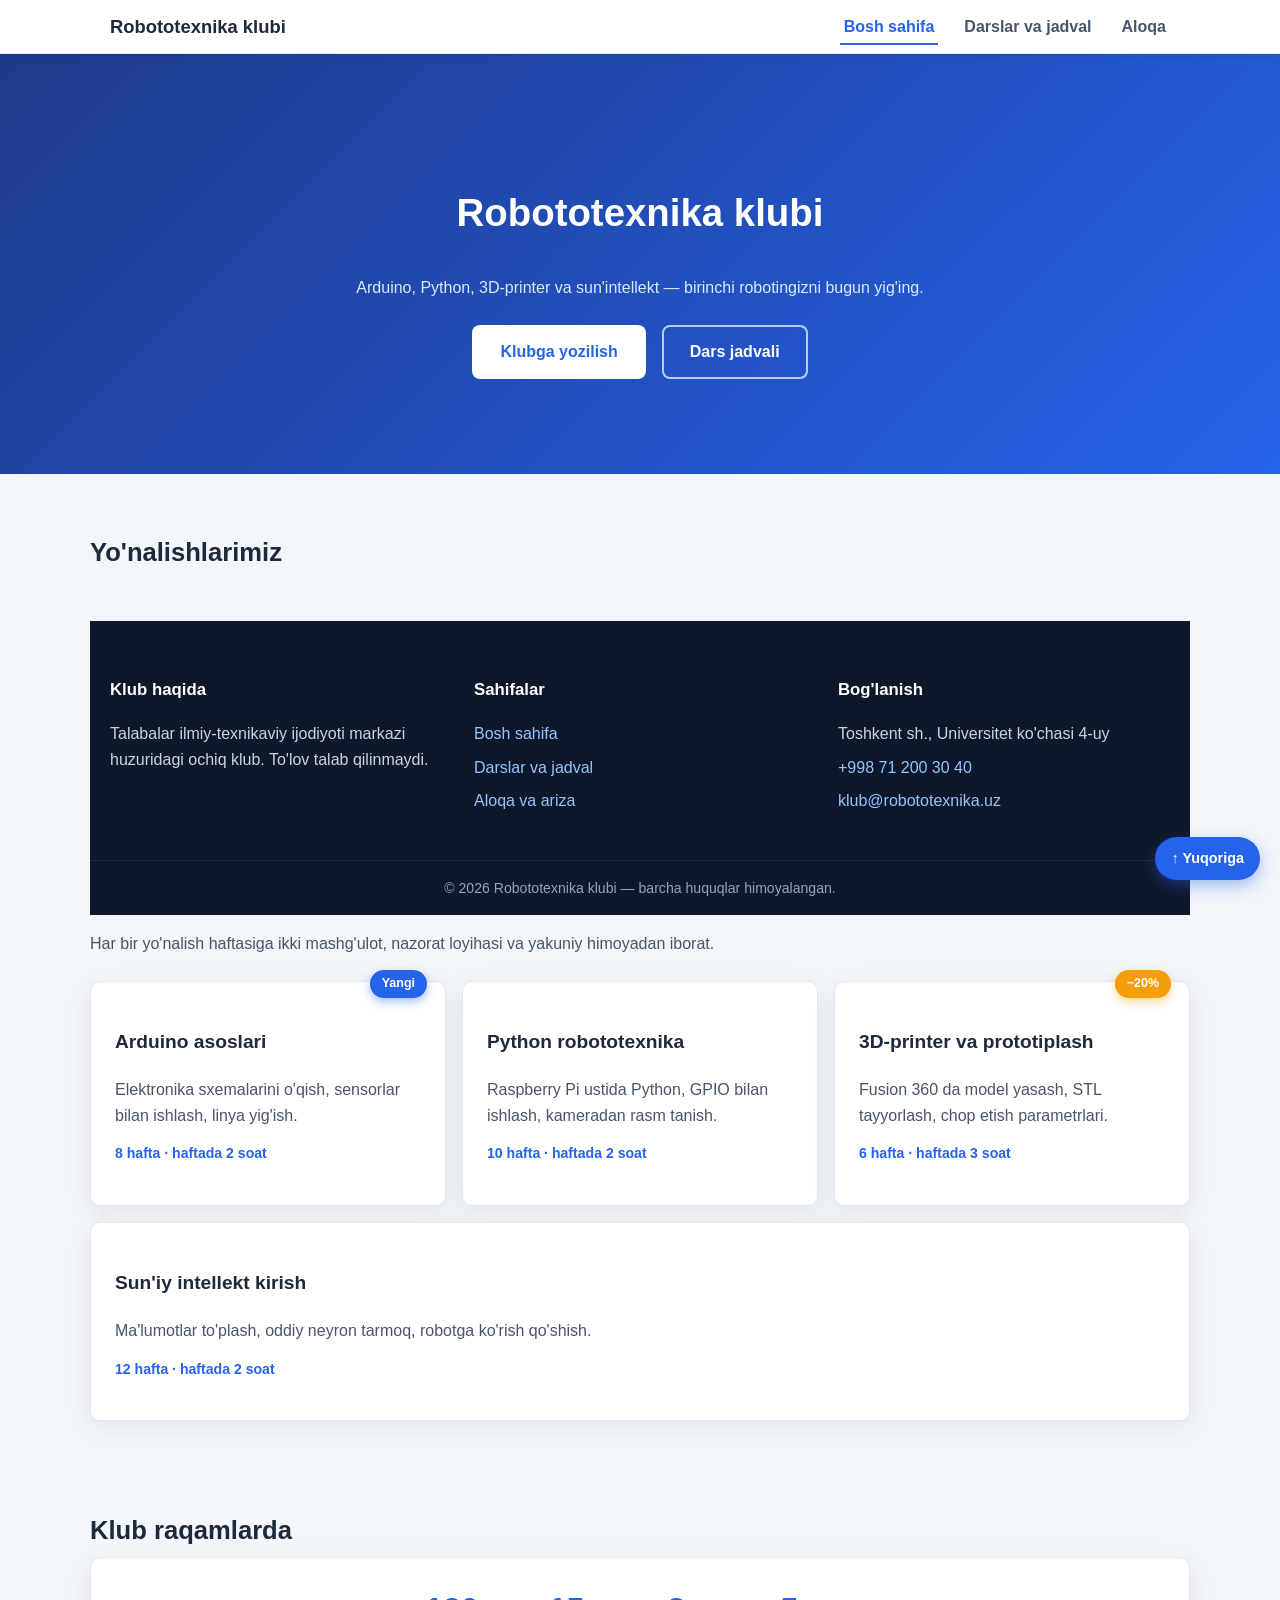
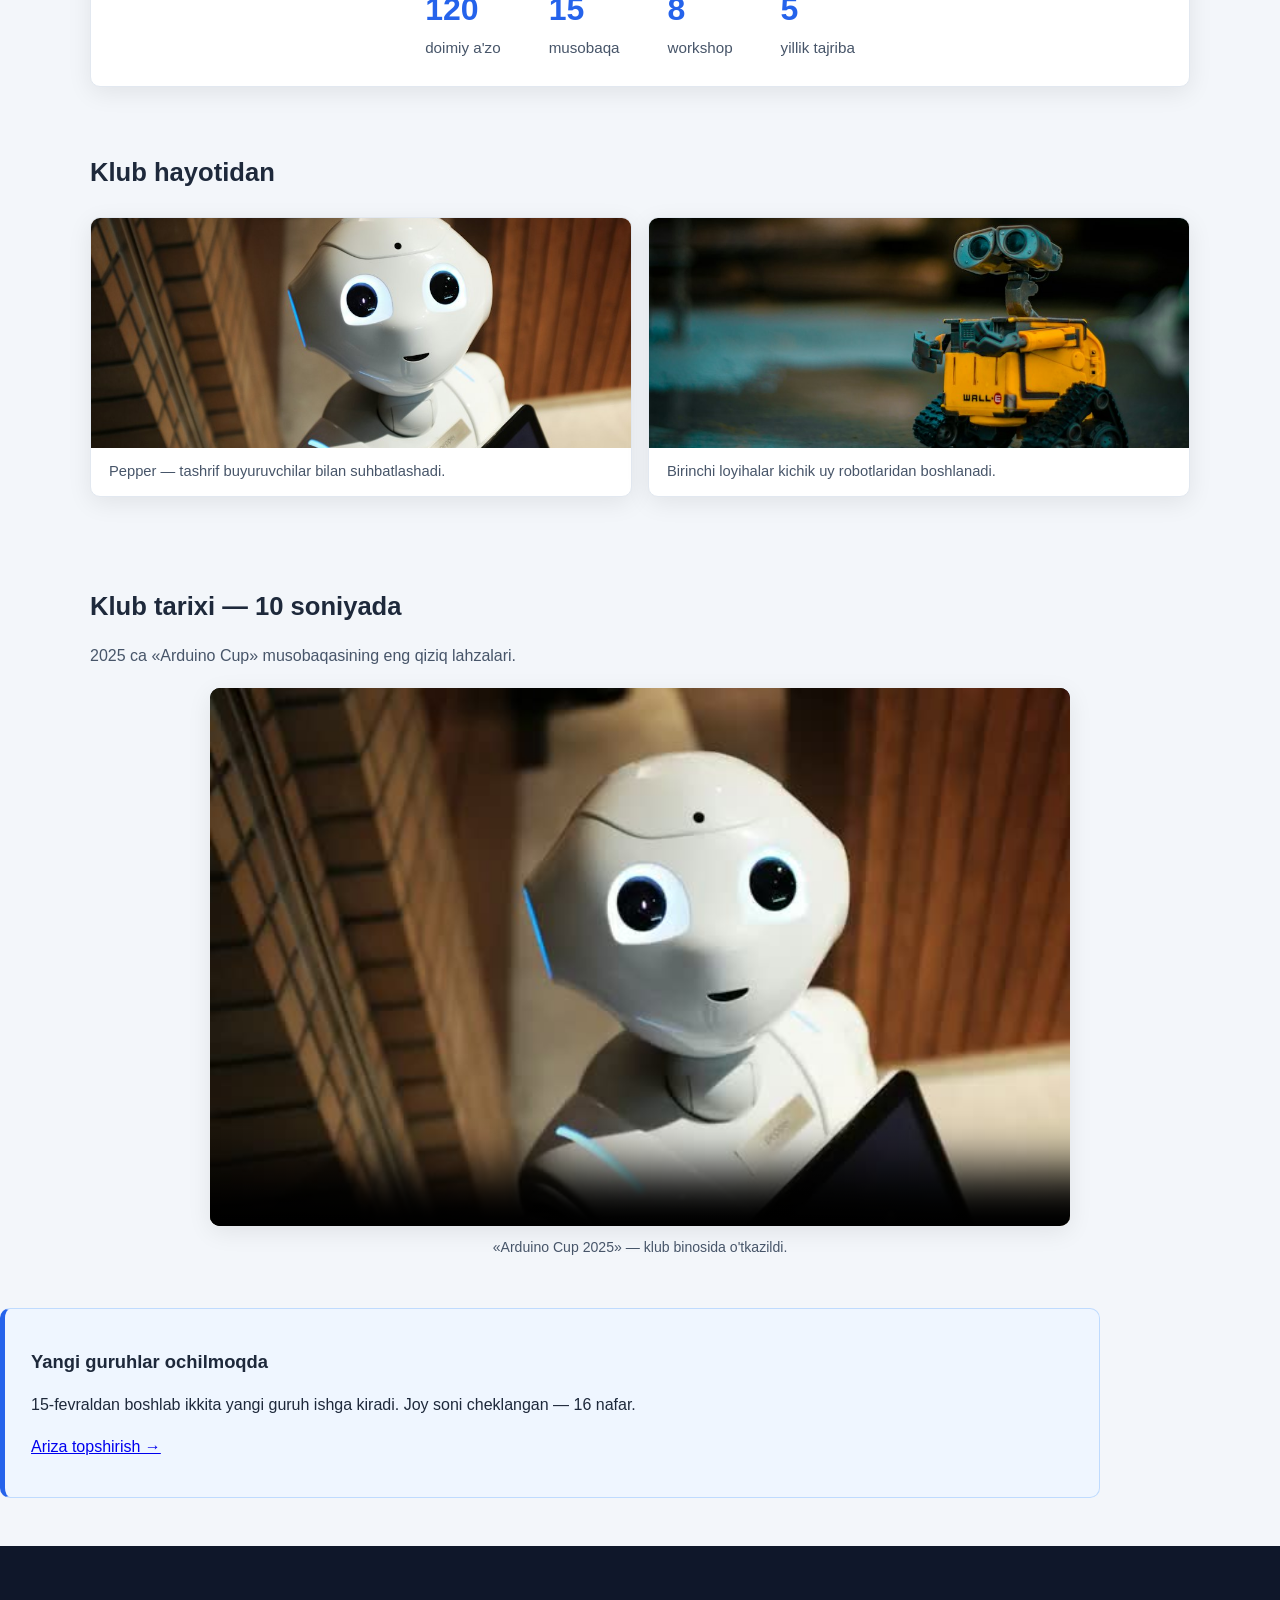
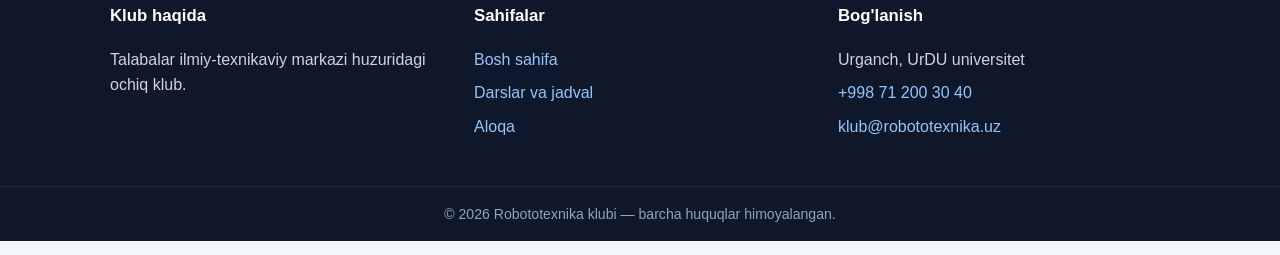
==== commit a6864ad0: "3-amaliyot ishlandi" ====
--- a/2-amaliyot/index.html
+++ b/2-amaliyot/index.html
@@ -34,7 +34,14 @@
   </section>
 
   <section class="section container">
-    <h2 class="section-title">Yo'nalishlarimiz</h2>
+    <h2 class="section-title">Yo'nalishlarimiz</h2><footer class="site-footer">
+      <div class="footer-inner">
+        <div class="footer-col"><h3>Klub haqida</h3><p>Talabalar ilmiy-texnikaviy ijodiyoti markazi huzuridagi ochiq klub. To'lov talab qilinmaydi.</p></div>
+        <div class="footer-col"><h3>Sahifalar</h3><ul><li><a href="index.html">Bosh sahifa</a></li><li><a href="batafsil.html">Darslar va jadval</a></li><li><a href="aloqa.html">Aloqa va ariza</a></li></ul></div>
+        <div class="footer-col"><h3>Bog'lanish</h3><ul><li>Toshkent sh., Universitet ko'chasi 4-uy</li><li><a href="tel:+998712003040">+998 71 200 30 40</a></li><li><a href="mailto:klub@robototexnika.uz">klub@robototexnika.uz</a></li></ul></div>
+      </div>
+      <p class="copyright">© 2026 Robototexnika klubi — barcha huquqlar himoyalangan.</p>
+    </footer>
     <p class="section-lead">Har bir yo'nalish haftasiga ikki mashg'ulot, nazorat loyihasi va yakuniy himoyadan iborat.</p>
     <div class="cards">
       <article class="card"><span class="badge badge-blue">Yangi</span><h3>Arduino asoslari</h3><p>Elektronika sxemalarini o'qish, sensorlar bilan ishlash, linya yig'ish.</p><p class="meta">8 hafta · haftada 2 soat</p></article>
